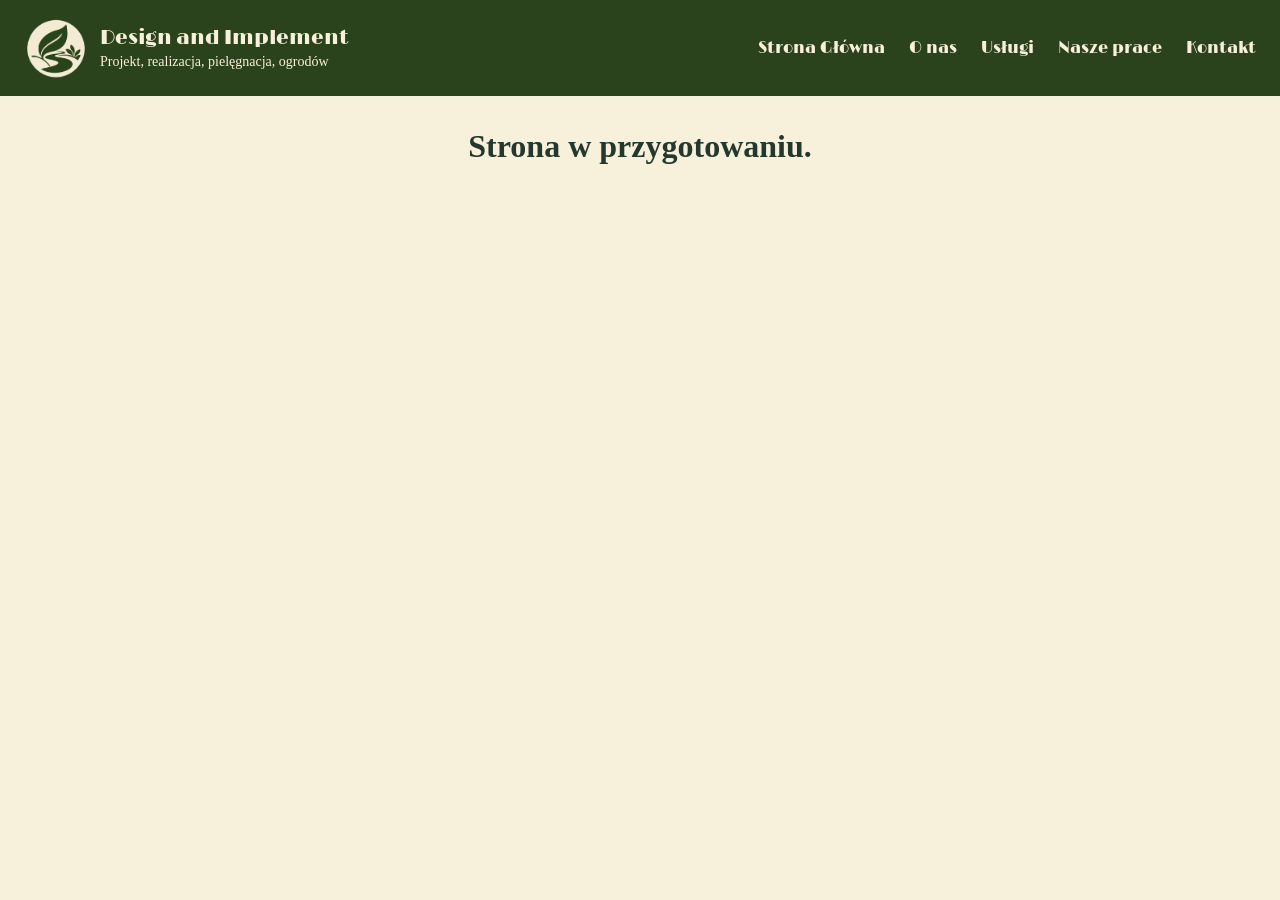
==== pages/about.html @ 659a82be "basic navigation" ====
<!DOCTYPE html>
<html lang="en">
<head>
    <meta charset="UTF-8">
    <meta name="viewport" content="width=device-width, initial-scale=1.0">
    <link rel="stylesheet" href="../styles.css?v=6">
    <title>Document</title>
</head>
<body>

    <header class="navigation">
        <a class="brand" href="index.html">
            <img src="../assets/garden-logo-green-circle.png" alt="" width="64">

            <div class="brand-text">
                <span class="brand-name">Design and Implement</span>
                <span class="brand-description">Projekt, realizacja, pielęgnacja, ogrodów</span>
            </div>
        </a>

        <nav class="navigation-links" aria-label="Menu główne">
            <a href="../index.html">Strona Główna</a>
            <a href="about.html">O nas</a>
            <a href="services.html">Usługi</a>
            <a href="portfolio.html">Nasze prace</a>
            <a href="contact.html">Kontakt</a>
        </nav>
    </header>
    
    <main class="hero">
        <h1 class="construction">Strona w przygotowaniu.</h1>
    </main>

</body>
</html>
---- styles.css ----
@import url('https://fonts.googleapis.com/css2?family=Limelight&display=swap');

* {
    box-sizing: border-box;
}

body {
    margin: 0;
    background-color: #f7f0db;
    color: #24382E;
}

/* Navigation */

.navigation {
    display: flex;
    align-items: center;
    flex-wrap: wrap;
    gap: 24px;
    padding: 16px 24px;
    margin-bottom: 24px;
    background-color: #2b431d;
    color: #f7f0db;
    /* color: #F7F5EF*/
    /* color: #f1fbd8*/
}

.quote-button {
    font-family: inherit;
    border-radius: 5px;
    margin-top: 20px;
    border: none;
    background-color: #f7f0db;
    color: #2b431d;
    padding: 9px 16px;
    cursor: pointer;
    font-weight: 700;
    font-size: 30px;
}

.brand {
    display: flex;
    align-items: center;
    gap: 12px;
    color: inherit;
    text-decoration: none;
}

.brand img {
    display: block;
}

.brand-text {
    display: flex;
    flex-direction: column;
    gap: 4px;
}

.brand-name {
    font-family: "Limelight", serif;
    font-size: 20px;
}

.brand-description {
    font-size: 14px;
}

.navigation-links {
    display: flex;
    align-items: center;
    flex-wrap: wrap;
    gap: 24px;
    margin-left: auto;
}

.navigation-links a {
    color: inherit;
    font-family: "Limelight", serif;
    text-decoration: none;
}

.navigation-links a:hover,
.navigation-links a:focus-visible {
    text-decoration: underline;
    text-underline-offset: 5px;
}

/* Garden banner */

.hero {
    text-align: center;
}

.garden {
    position: relative;
}

.garden-banner {
    display: block;
    width: 100%;
    height: auto;
}

.garden-overlay {
    position: absolute;
    inset: 0;
    display: flex;
    flex-direction: column;
    align-items: center;
    justify-content: center;
    padding: 16px;
    background-color: rgba(0, 0, 0, 0.3);
    color: #f7f0db;
}

.garden-overlay h1 {
    margin: 0 0 12px;
    font-size: clamp(24px, 4vw, 64px);
}

.garden-overlay p {
    margin: 0;
    font-size: clamp(14px, 2vw, 24px);
}

.construction {
    margin: 32px 16px;
}

/* Smaller screens */

@media (max-width: 800px) {
    .navigation {
        justify-content: center;
    }

    .navigation-links {
        justify-content: center;
        gap: 16px;
        margin-left: 0;
    }

    .garden-overlay h1 {
        margin-bottom: 6px;
    }
}
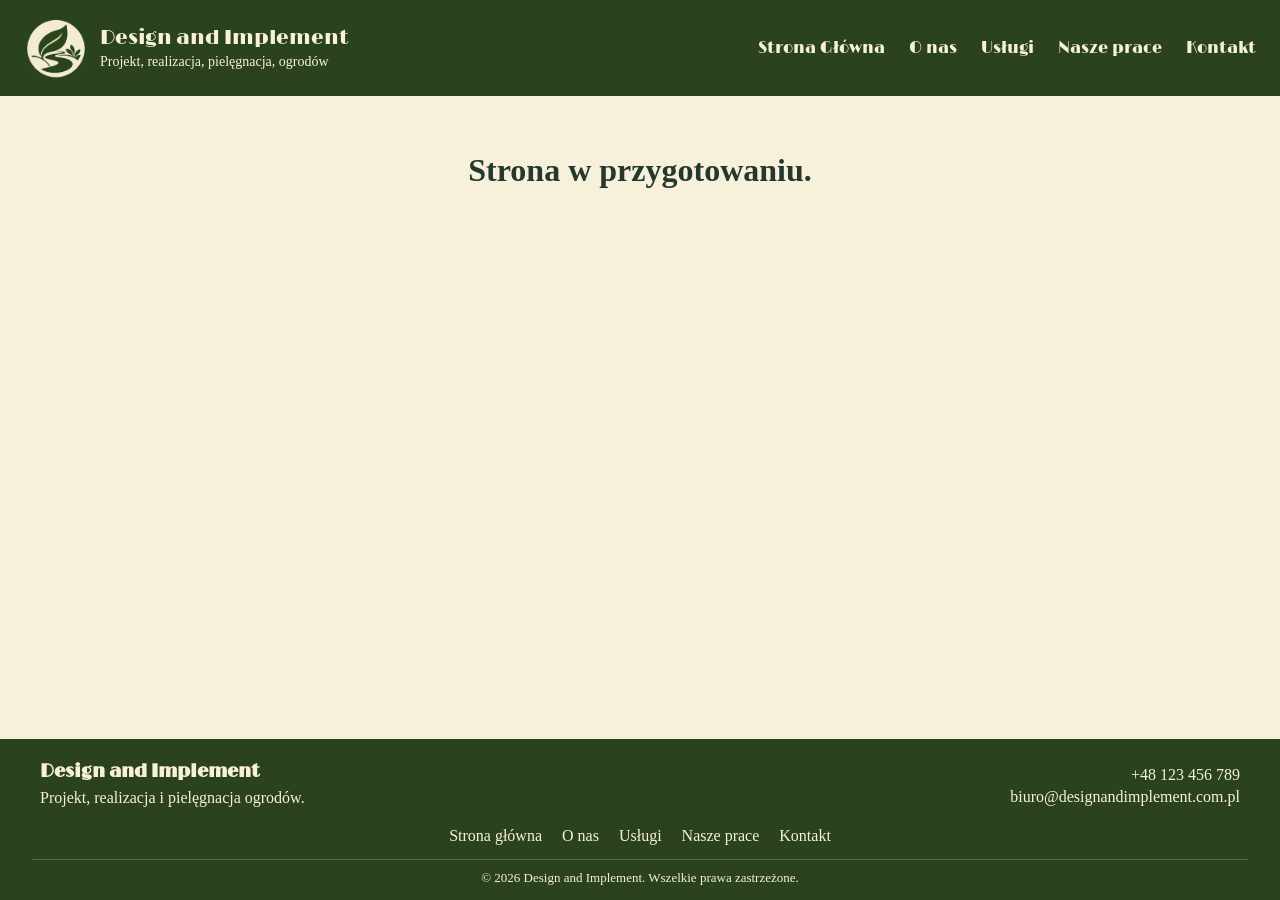
==== commit 67359a26: "Form filling logic almost done" ====
--- a/pages/about.html
+++ b/pages/about.html
@@ -31,5 +31,31 @@
         <h1 class="construction">Strona w przygotowaniu.</h1>
     </main>
 
+
+    <footer class="footer">
+        <div class="footer-main">
+            <div class="footer-left">
+                <h3>Design and Implement</h3>
+                <p>Projekt, realizacja i pielęgnacja ogrodów.</p>
+            </div>
+
+            <div class="footer-right">
+                <p>+48 123 456 789</p>
+                <p>biuro@designandimplement.com.pl</p>
+            </div>
+        </div>
+
+        <div class="footer-links">
+            <a href="../index.html">Strona główna</a>
+            <a href="/pages/about.html">O nas</a>
+            <a href="/pages/services.html">Usługi</a>
+            <a href="/pages/portfolio.html">Nasze prace</a>
+            <a href="/pages/contact.html">Kontakt</a>
+        </div>
+
+        <div class="footer-bottom">
+            &copy; 2026 Design and Implement. Wszelkie prawa zastrzeżone.
+        </div>
+    </footer>
 </body>
 </html>
--- a/styles.css
+++ b/styles.css
@@ -6,6 +6,11 @@
 
 body {
     margin: 0;
+    min-height: 100vh;
+
+    display: flex;
+    flex-direction: column;
+
     background-color: #f7f0db;
     color: #24382E;
 }
@@ -21,8 +26,8 @@
     margin-bottom: 24px;
     background-color: #2b431d;
     color: #f7f0db;
-    /* color: #F7F5EF*/
-    /* color: #f1fbd8*/
+    /* color: #F7F5EF */
+    /* color: #f1fbd8 */
 }
 
 .quote-button {
@@ -36,6 +41,9 @@
     cursor: pointer;
     font-weight: 700;
     font-size: 30px;
+
+    max-width: 100%;
+    flex-shrink: 0;
 }
 
 .brand {
@@ -89,28 +97,52 @@
 
 .hero {
     text-align: center;
+    margin-bottom: 120px;
 }
 
 .garden {
     position: relative;
+
+    /*
+        Prevents the banner from becoming too short
+        for the form on narrower screens.
+    */
+    min-height: 360px;
+
+    overflow: hidden;
 }
 
 .garden-banner {
     display: block;
     width: 100%;
-    height: auto;
+
+    /*
+        The image now fills the garden container
+        instead of controlling its height.
+    */
+    height: clamp(360px, 42vw, 620px);
+
+    object-fit: cover;
 }
 
 .garden-overlay {
     position: absolute;
     inset: 0;
+
     display: flex;
     flex-direction: column;
     align-items: center;
     justify-content: center;
+
     padding: 16px;
+
     background-color: rgba(0, 0, 0, 0.3);
     color: #f7f0db;
+
+    /*
+        Safety in case something is still too large.
+    */
+    overflow: hidden;
 }
 
 .garden-overlay h1 {
@@ -123,8 +155,144 @@
     font-size: clamp(14px, 2vw, 24px);
 }
 
+.garden-overlay form {
+    display: flex;
+    flex-direction: column;
+    gap: 10px;
+
+    width: min(85%, 380px);
+
+    /*
+        Important: the form can never be wider
+        or taller than the overlay.
+    */
+    max-width: 100%;
+    max-height: calc(100% - 32px);
+
+    padding: clamp(12px, 2vw, 20px);
+
+    background-color: rgba(247, 240, 219, 0.682);
+    border-radius: 14px;
+
+    color: #2b431d;
+
+    overflow: hidden;
+}
+
+.garden-overlay input,
+.garden-overlay textarea {
+    width: 100%;
+    min-width: 0;
+
+    padding: 14px 16px;
+
+    border: none;
+    border-radius: 10px;
+
+    background-color: #f7f0db;
+    color: #2b431d;
+
+    font: inherit;
+    font-size: 16px;
+
+    outline: none;
+
+    /*
+        Reduced from 60px so the fields can shrink
+        when the banner is smaller.
+    */
+    min-height: 48px;
+    max-height: 100px;
+
+    resize: none;
+
+    flex-shrink: 1;
+}
+
+.garden-overlay input::placeholder,
+.garden-overlay textarea::placeholder {
+    color: #5f6f57;
+}
+
+.garden-overlay input:focus,
+.garden-overlay textarea:focus {
+    outline: 2px solid #2b431d;
+    outline-offset: 2px;
+}
+
+.garden-overlay textarea {
+    min-height: 80px;
+
+    /*
+        Keep textarea from being manually resized
+        outside of the form.
+    */
+    resize: none;
+}
+
 .construction {
     margin: 32px 16px;
+}
+
+/* Footer */
+
+.footer {
+    margin-top: auto;
+
+    background-color: #2b431d;
+    color: #f7f0db;
+    padding: 22px 32px 14px;
+}
+
+.footer-main {
+    display: flex;
+    justify-content: space-between;
+    align-items: center;
+    gap: 30px;
+    max-width: 1200px;
+    margin: 0 auto;
+}
+
+.footer-left h3 {
+    margin: 0 0 6px;
+    font-family: "Limelight", serif;
+    font-size: 18px;
+}
+
+.footer-left p,
+.footer-right p {
+    margin: 4px 0;
+}
+
+.footer-right {
+    text-align: right;
+}
+
+.footer-links {
+    display: flex;
+    justify-content: center;
+    flex-wrap: wrap;
+    gap: 20px;
+    margin-top: 16px;
+}
+
+.footer-links a {
+    color: #f7f0db;
+    text-decoration: none;
+}
+
+.footer-links a:hover,
+.footer-links a:focus-visible {
+    text-decoration: underline;
+    text-underline-offset: 4px;
+}
+
+.footer-bottom {
+    margin-top: 14px;
+    padding-top: 10px;
+    border-top: 1px solid rgba(247, 240, 219, 0.2);
+    text-align: center;
+    font-size: 13px;
 }
 
 /* Smaller screens */
@@ -143,4 +311,71 @@
     .garden-overlay h1 {
         margin-bottom: 6px;
     }
-}
+
+    .garden {
+        min-height: 400px;
+    }
+
+    .garden-banner {
+        height: 400px;
+    }
+
+    .garden-overlay form {
+        width: min(92%, 360px);
+
+        padding: 12px;
+        gap: 8px;
+    }
+
+    .garden-overlay input,
+    .garden-overlay textarea {
+        padding: 10px 12px;
+        min-height: 42px;
+    }
+
+    .garden-overlay textarea {
+        min-height: 70px;
+    }
+
+    .quote-button {
+        font-size: clamp(20px, 6vw, 30px);
+        margin-top: 10px;
+        padding: 9px 16px;
+    }
+}
+
+@media (max-width: 450px) {
+    .garden {
+        min-height: 380px;
+    }
+
+    .garden-banner {
+        height: 380px;
+    }
+
+    .garden-overlay {
+        padding: 10px;
+    }
+
+    .garden-overlay form {
+        width: 95%;
+        padding: 10px;
+        gap: 7px;
+    }
+
+    .garden-overlay input,
+    .garden-overlay textarea {
+        min-height: 40px;
+        padding: 9px 11px;
+        font-size: 14px;
+    }
+
+    .garden-overlay textarea {
+        min-height: 60px;
+    }
+
+    .quote-button {
+        margin-top: 6px;
+        font-size: 22px;
+    }
+}
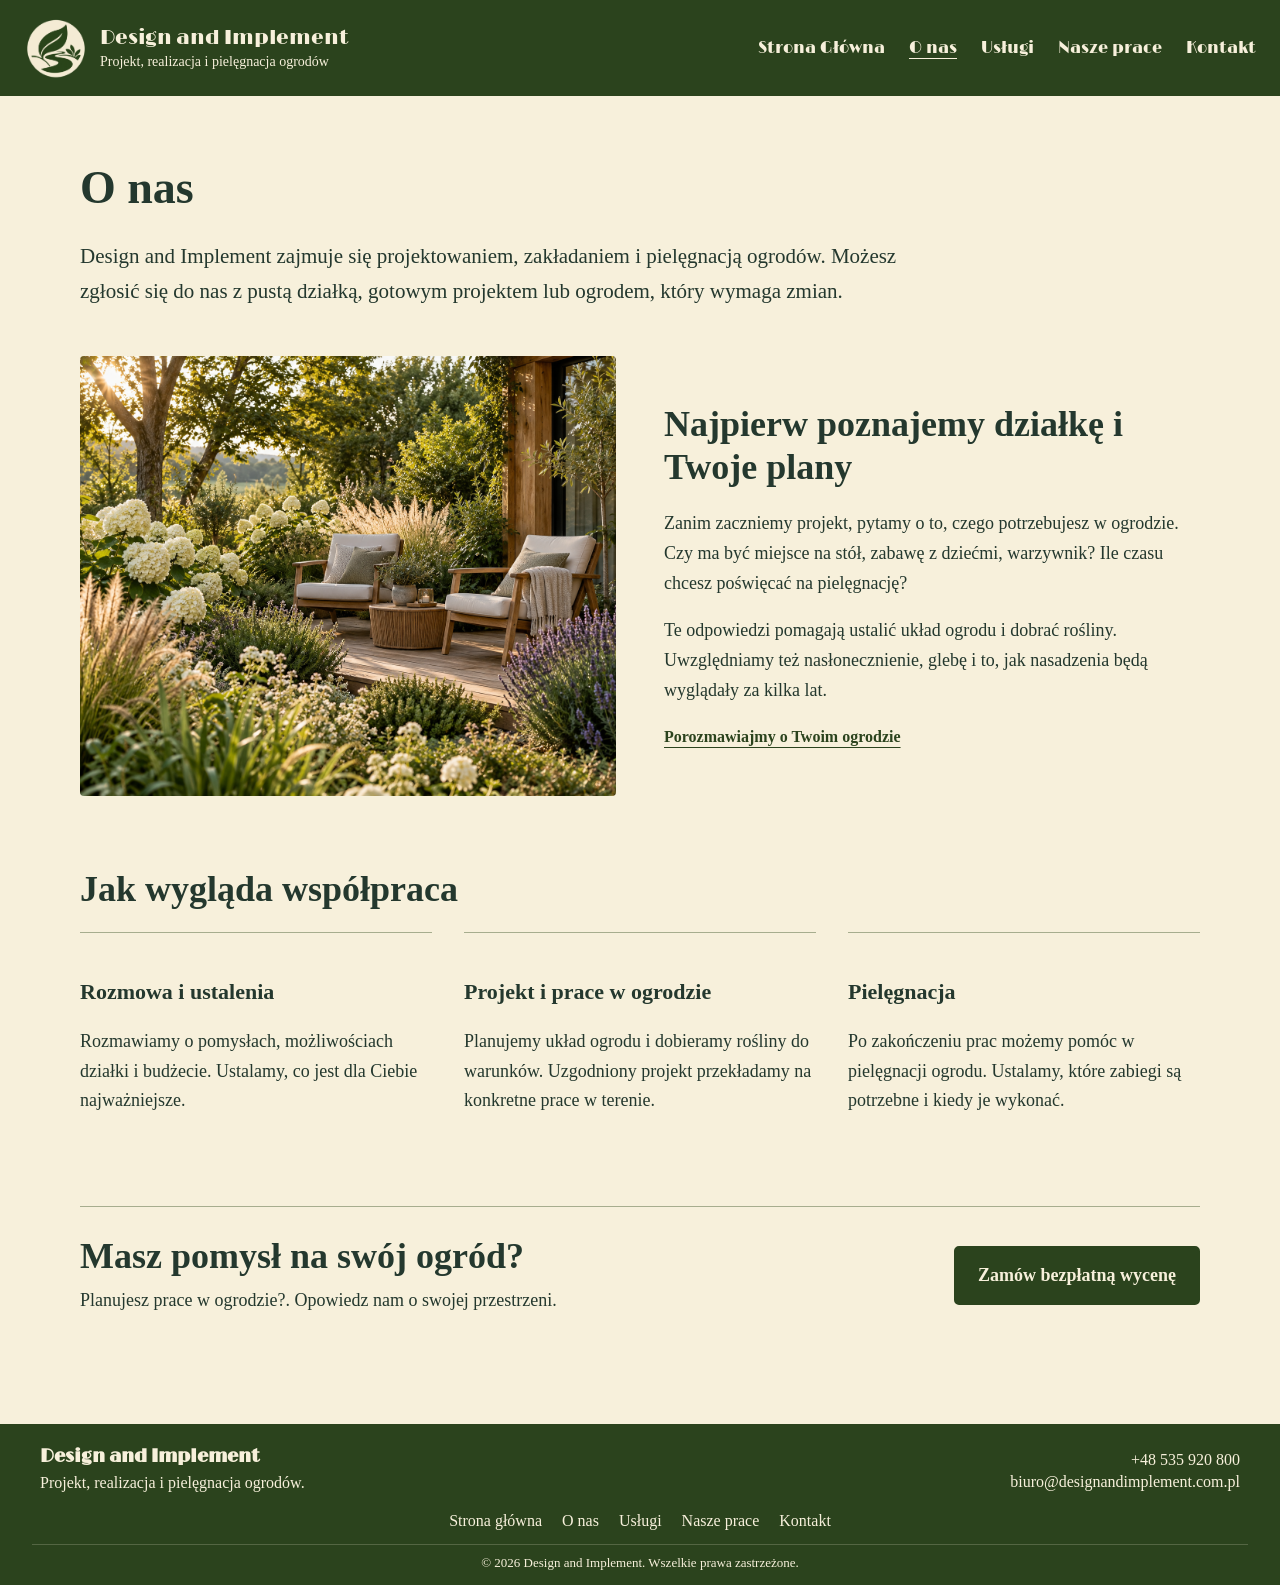
==== commit 24a1236d: "Website improvements" ====
--- a/pages/about.html
+++ b/pages/about.html
@@ -1,34 +1,80 @@
 <!DOCTYPE html>
-<html lang="en">
+<html lang="pl">
 <head>
     <meta charset="UTF-8">
     <meta name="viewport" content="width=device-width, initial-scale=1.0">
-    <link rel="stylesheet" href="../styles.css?v=6">
-    <title>Document</title>
+    <link rel="stylesheet" href="../styles.css?v=11">
+    <meta name="description" content="Poznaj Design and Implement. Projektowanie, realizacja i pielęgnacja ogrodów dopasowanych do Twoich potrzeb.">
+    <title>O nas | Design and Implement</title>
 </head>
 <body>
 
     <header class="navigation">
-        <a class="brand" href="index.html">
+        <a class="brand" href="../index.html">
             <img src="../assets/garden-logo-green-circle.png" alt="" width="64">
 
             <div class="brand-text">
                 <span class="brand-name">Design and Implement</span>
-                <span class="brand-description">Projekt, realizacja, pielęgnacja, ogrodów</span>
+                <span class="brand-description">Projekt, realizacja i pielęgnacja ogrodów</span>
             </div>
         </a>
 
         <nav class="navigation-links" aria-label="Menu główne">
             <a href="../index.html">Strona Główna</a>
-            <a href="about.html">O nas</a>
+            <a href="about.html" aria-current="page">O nas</a>
             <a href="services.html">Usługi</a>
             <a href="portfolio.html">Nasze prace</a>
             <a href="contact.html">Kontakt</a>
         </nav>
     </header>
     
-    <main class="hero">
-        <h1 class="construction">Strona w przygotowaniu.</h1>
+    <main class="content-page">
+        <section class="page-intro" aria-labelledby="page-title">
+
+            <h1 id="page-title">O nas</h1>
+            <p class="page-lead">Design and Implement zajmuje się projektowaniem, zakładaniem i pielęgnacją ogrodów. Możesz zgłosić się do nas z pustą działką, gotowym projektem lub ogrodem, który wymaga zmian.</p>
+        </section>
+
+        <section class="about-story" aria-labelledby="approach-title">
+            <img src="../assets/about-garden.png" alt="Drewniany taras z fotelami wśród hortensji, lawendy i traw ozdobnych" width="1385" height="1136">
+            <div>
+
+                <h2 id="approach-title">Najpierw poznajemy działkę i Twoje plany</h2>
+                <p>Zanim zaczniemy projekt, pytamy o to, czego potrzebujesz w ogrodzie. Czy ma być miejsce na stół, zabawę z dziećmi, warzywnik? Ile czasu chcesz poświęcać na pielęgnację?</p>
+                <p>Te odpowiedzi pomagają ustalić układ ogrodu i dobrać rośliny. Uwzględniamy też nasłonecznienie, glebę i to, jak nasadzenia będą wyglądały za kilka lat.</p>
+                <a class="text-link" href="contact.html">Porozmawiajmy o Twoim ogrodzie</a>
+            </div>
+        </section>
+
+        <section class="page-section" aria-labelledby="process-title">
+
+            <h2 id="process-title">Jak wygląda współpraca</h2>
+            <ol class="process-grid">
+                <li>
+
+                    <h3>Rozmowa i ustalenia</h3>
+                    <p>Rozmawiamy o pomysłach, możliwościach działki i budżecie. Ustalamy, co jest dla Ciebie najważniejsze.</p>
+                </li>
+                <li>
+
+                    <h3>Projekt i prace w ogrodzie</h3>
+                    <p>Planujemy układ ogrodu i dobieramy rośliny do warunków. Uzgodniony projekt przekładamy na konkretne prace w terenie.</p>
+                </li>
+                <li>
+
+                    <h3>Pielęgnacja</h3>
+                    <p>Po zakończeniu prac możemy pomóc w pielęgnacji ogrodu. Ustalamy, które zabiegi są potrzebne i kiedy je wykonać.</p>
+                </li>
+            </ol>
+        </section>
+
+        <section class="page-cta" aria-labelledby="cta-title">
+            <div>
+                <h2 id="cta-title">Masz pomysł na swój ogród?</h2>
+                <p>Planujesz prace w ogrodzie?. Opowiedz nam o swojej przestrzeni.</p>
+            </div>
+            <a class="page-button" href="quote.html">Zamów bezpłatną wycenę</a>
+        </section>
     </main>
 
 
@@ -40,17 +86,17 @@
             </div>
 
             <div class="footer-right">
-                <p>+48 123 456 789</p>
+                <p><a href="tel:+48535920800">+48 535 920 800</a></p>
                 <p>biuro@designandimplement.com.pl</p>
             </div>
         </div>
 
         <div class="footer-links">
             <a href="../index.html">Strona główna</a>
-            <a href="/pages/about.html">O nas</a>
-            <a href="/pages/services.html">Usługi</a>
-            <a href="/pages/portfolio.html">Nasze prace</a>
-            <a href="/pages/contact.html">Kontakt</a>
+            <a href="about.html">O nas</a>
+            <a href="services.html">Usługi</a>
+            <a href="portfolio.html">Nasze prace</a>
+            <a href="contact.html">Kontakt</a>
         </div>
 
         <div class="footer-bottom">
@@ -58,4 +104,4 @@
         </div>
     </footer>
 </body>
-</html>+</html>
--- a/styles.css
+++ b/styles.css
@@ -378,4 +378,412 @@
         margin-top: 6px;
         font-size: 22px;
     }
-}+}
+/* About and contact pages */
+.content-page {
+    width: min(1120px, calc(100% - 40px));
+    margin: 0 auto 80px;
+    line-height: 1.65;
+}
+
+.content-page h1,
+.content-page h2,
+.content-page h3 {
+    line-height: 1.2;
+}
+
+.content-page h1 {
+    margin: 12px 0 24px;
+    font-size: clamp(32px, 4vw, 46px);
+    text-wrap: balance;
+}
+
+.content-page h2 {
+    margin: 0 0 20px;
+    font-size: clamp(26px, 3vw, 36px);
+}
+
+.content-page h3 {
+    font-size: 22px;
+}
+
+.content-page p {
+    font-size: 18px;
+}
+
+.page-intro {
+    max-width: 820px;
+    margin: 40px 0 48px;
+    text-align: left;
+}
+
+.content-page .eyebrow {
+    margin: 0 0 12px;
+    font-size: 13px;
+    font-family: Arial, sans-serif;
+    font-weight: 700;
+    letter-spacing: 0.14em;
+    text-transform: uppercase;
+}
+
+.content-page .page-lead {
+    font-size: 21px;
+}
+
+.about-story {
+    display: grid;
+    grid-template-columns: repeat(2, minmax(0, 1fr));
+    align-items: center;
+    gap: 48px;
+}
+
+.about-story img {
+    display: block;
+    width: 100%;
+    height: 440px;
+    object-fit: cover;
+    border-radius: 4px;
+}
+
+.text-link,
+.contact-method a {
+    color: #2b431d;
+    font-weight: 700;
+    text-underline-offset: 5px;
+}
+
+.page-section {
+    margin: 72px 0;
+}
+
+.process-grid {
+    display: grid;
+    grid-template-columns: repeat(3, minmax(0, 1fr));
+    gap: 32px;
+    padding: 0;
+    list-style: none;
+}
+
+.process-grid li {
+    border-top: 1px solid #a7ad8e;
+    padding-top: 24px;
+}
+
+.step-number {
+    font-size: 32px;
+    color: #55683b;
+}
+
+.page-cta {
+    display: flex;
+    align-items: center;
+    justify-content: space-between;
+    flex-wrap: wrap;
+    gap: 24px;
+    margin-top: 64px;
+    padding: 28px 0;
+    border-top: 1px solid #a7ad8e;
+}
+
+.page-cta h2 {
+    margin-bottom: 8px;
+}
+
+.page-cta p {
+    margin: 0;
+}
+
+.page-button {
+    display: inline-block;
+    padding: 13px 22px;
+    border: 2px solid #2b431d;
+    border-radius: 5px;
+    background: #2b431d;
+    color: #f7f0db;
+    font-size: 18px;
+    font-weight: 700;
+    text-decoration: none;
+    text-align: center;
+}
+
+.page-button:hover {
+    background: #405b2f;
+}
+
+.content-page a:focus-visible {
+    outline: 3px solid #55683b;
+    outline-offset: 5px;
+}
+
+.navigation-links a[aria-current="page"] {
+    text-decoration: underline;
+    text-underline-offset: 5px;
+}
+
+.contact-single {
+    max-width: 680px;
+    margin: 0;
+}
+
+.contact-details address {
+    font-style: normal;
+}
+
+.contact-method {
+    padding: 20px 0;
+    border-bottom: 1px solid #c3c6aa;
+}
+
+.contact-method h3 {
+    margin: 0 0 10px;
+}
+
+.contact-method a {
+    font-size: clamp(18px, 2vw, 23px);
+    overflow-wrap: anywhere;
+}
+
+.contact-method p {
+    margin: 10px 0 0;
+}
+
+@media (max-width: 800px) {
+    .about-story,
+    .process-grid {
+        grid-template-columns: 1fr;
+        gap: 28px;
+    }
+
+    .page-intro {
+        margin: 24px auto 36px;
+    }
+
+    .about-story img {
+        height: 320px;
+    }
+
+    .page-section {
+        margin: 48px 0;
+    }
+
+    .page-cta {
+        padding: 24px 0;
+    }
+
+    .footer-main {
+        flex-wrap: wrap;
+    }
+
+    .footer-right {
+        text-align: left;
+        overflow-wrap: anywhere;
+        min-width: 0;
+    }
+}
+
+/* Quote form: let the banner grow with its content. */
+.quote-page .garden {
+    min-height: 0;
+}
+
+.quote-page .garden-banner {
+    position: absolute;
+    inset: 0;
+    height: 100%;
+}
+
+.quote-page .garden-overlay {
+    position: relative;
+    padding: 48px 20px;
+    overflow: visible;
+}
+
+.quote-page .quote-form {
+    width: min(100%, 460px);
+    max-height: none;
+    padding: clamp(22px, 4vw, 36px);
+    gap: 18px;
+    overflow: visible;
+    background: rgba(253, 248, 233, 0.96);
+    border: 1px solid rgba(247, 240, 219, 0.7);
+    border-radius: 6px;
+}
+
+.quote-form-heading {
+    text-align: center;
+    padding-bottom: 18px;
+    border-bottom: 1px solid #c3c6aa;
+}
+
+.quote-eyebrow {
+    display: block;
+    font: 700 11px/1.5 Arial, sans-serif;
+    text-transform: uppercase;
+    letter-spacing: 0.13em;
+    margin-bottom: 10px;
+}
+
+.quote-page .quote-form h1 {
+    font-size: clamp(27px, 5vw, 34px);
+    line-height: 1.15;
+    margin: 0 0 12px;
+    text-wrap: balance;
+}
+
+.quote-page .quote-form p {
+    font-size: 16px;
+    line-height: 1.5;
+}
+
+.quote-field label {
+    display: block;
+    margin-bottom: 6px;
+    font-weight: 700;
+    line-height: 1.4;
+}
+
+.quote-field label span {
+    font-size: 13px;
+    font-weight: 400;
+}
+
+.quote-page .quote-field input {
+    background: #fffdf6;
+    border: 1px solid #b9c0a7;
+    border-radius: 6px;
+    font-size: 16px;
+    padding: 12px;
+    min-height: 46px;
+}
+
+.quote-page .quote-button {
+    margin: 4px 0 0;
+    padding: 14px;
+    background: #2b431d;
+    color: #f7f0db;
+    font-size: 20px;
+    line-height: 1.3;
+}
+
+.quote-page .quote-button:hover {
+    background: #405b2f;
+}
+
+.quote-page .quote-button:focus-visible {
+    outline: 3px solid #55683b;
+    outline-offset: 4px;
+}
+
+.quote-page .quote-form .quote-form-note {
+    font-size: 13px;
+    text-align: center;
+}
+
+.quote-next {
+    margin-top: 56px;
+}
+
+.quote-next-intro {
+    max-width: 680px;
+}
+
+.quote-next .process-grid {
+    margin: 32px 0;
+}
+
+/* Homepage */
+.home-quote-link {
+    text-decoration: none;
+    text-align: center;
+}
+
+.home-quote-link:hover {
+    background: #e7e6cf;
+}
+
+.home-quote-link:focus-visible {
+    outline: 3px solid #f7f0db;
+    outline-offset: 5px;
+}
+
+.home-intro {
+    margin-top: 64px;
+}
+
+.home-services {
+    display: grid;
+    grid-template-columns: repeat(3, minmax(0, 1fr));
+    gap: 24px;
+    margin-top: 32px;
+}
+
+.home-services article {
+    display: flex;
+    flex-direction: column;
+    padding: 20px 0;
+    border-top: 1px solid #a7ad8e;
+}
+
+.home-services h3 {
+    margin: 16px 0 0;
+}
+
+.home-services .service-detail {
+    margin: auto 0 0;
+    padding-top: 18px;
+    border-top: 1px solid #c3c6aa;
+    font-size: 14px;
+    color: #55683b;
+}
+
+.home-planning {
+    display: grid;
+    grid-template-columns: repeat(2, minmax(0, 1fr));
+    gap: 56px;
+    align-items: center;
+}
+
+.home-priorities {
+    list-style: none;
+    padding: 0;
+    margin: 0;
+}
+
+.home-priorities li {
+    padding: 20px 0 20px 24px;
+    border-left: 3px solid #a7ad8e;
+}
+
+.home-priorities li + li {
+    margin-top: 16px;
+}
+
+.home-priorities h3 {
+    margin: 0 0 8px;
+}
+
+.home-priorities p {
+    margin: 0;
+}
+
+@media (max-width: 800px) {
+    .home-services,
+    .home-planning {
+        grid-template-columns: 1fr;
+        gap: 24px;
+    }
+
+    .home-intro {
+        margin-top: 40px;
+    }
+}
+
+.footer-right a {
+    color: inherit;
+    text-decoration: none;
+}
+
+.footer-right a:hover,
+.footer-right a:focus-visible {
+    text-decoration: underline;
+}
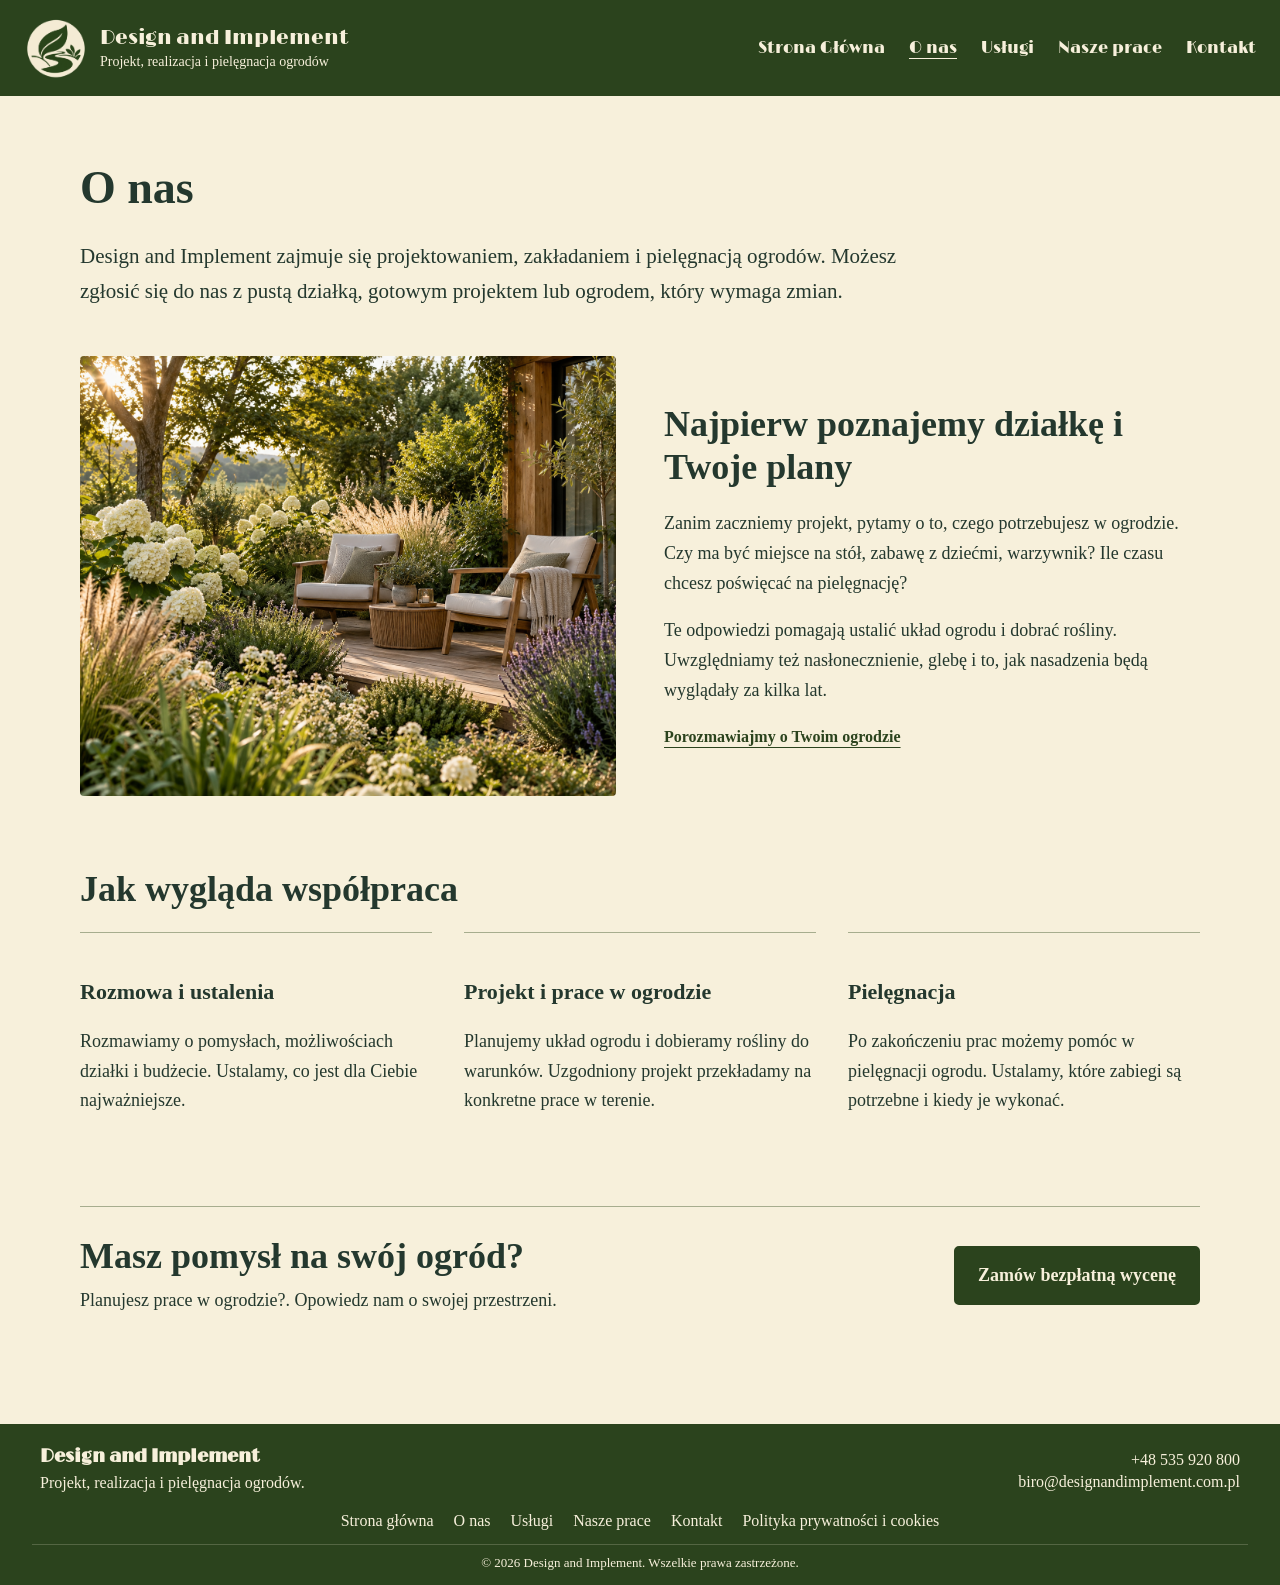
==== commit 9f3d5a57: "cookies, policy, mail" ====
--- a/pages/about.html
+++ b/pages/about.html
@@ -3,9 +3,10 @@
 <head>
     <meta charset="UTF-8">
     <meta name="viewport" content="width=device-width, initial-scale=1.0">
-    <link rel="stylesheet" href="../styles.css?v=11">
+    <link rel="stylesheet" href="../styles.css?v=12">
     <meta name="description" content="Poznaj Design and Implement. Projektowanie, realizacja i pielęgnacja ogrodów dopasowanych do Twoich potrzeb.">
     <title>O nas | Design and Implement</title>
+    <script src="../scripts/quote.js?v=1" defer></script>
 </head>
 <body>
 
@@ -87,7 +88,7 @@
 
             <div class="footer-right">
                 <p><a href="tel:+48535920800">+48 535 920 800</a></p>
-                <p>biuro@designandimplement.com.pl</p>
+                <p>biro@designandimplement.com.pl</p>
             </div>
         </div>
 
@@ -97,6 +98,7 @@
             <a href="services.html">Usługi</a>
             <a href="portfolio.html">Nasze prace</a>
             <a href="contact.html">Kontakt</a>
+            <a href="policy.html">Polityka prywatności i cookies</a>
         </div>
 
         <div class="footer-bottom">
--- a/styles.css
+++ b/styles.css
@@ -787,3 +787,108 @@
 .footer-right a:focus-visible {
     text-decoration: underline;
 }
+
+/* Quote confirmation and policy */
+[hidden] {
+    display: none !important;
+}
+
+.quote-page .quote-form .quote-remember {
+    display: flex;
+    align-items: flex-start;
+    gap: 10px;
+    font: 14px/1.5 Arial, sans-serif;
+    cursor: pointer;
+}
+
+.quote-page .quote-form .quote-remember input {
+    width: 18px;
+    height: 18px;
+    min-height: 18px;
+    margin: 2px 0 0;
+    padding: 0;
+    flex-shrink: 0;
+    accent-color: #2b431d;
+}
+
+.quote-form-note a,
+.quote-notice a {
+    color: inherit;
+    text-underline-offset: 3px;
+}
+
+.quote-page .quote-button:disabled {
+    opacity: 0.75;
+    cursor: default;
+}
+
+#quote-status:empty {
+    display: none;
+}
+
+.quote-notice {
+    position: fixed;
+    right: 24px;
+    bottom: 24px;
+    z-index: 100;
+    width: min(360px, calc(100vw - 32px));
+    padding: 24px 44px 24px 24px;
+    border: 1px solid #b9c0a7;
+    border-left: 5px solid #2b431d;
+    border-radius: 10px;
+    background: #fffdf6;
+    color: #24382e;
+    box-shadow: 0 10px 36px rgba(25, 42, 20, 0.2);
+    font: 15px/1.5 Arial, sans-serif;
+    max-height: calc(100dvh - 32px);
+    overflow-y: auto;
+    overflow-wrap: anywhere;
+}
+
+.quote-notice strong {
+    font-size: 18px;
+}
+
+.quote-notice p {
+    margin: 10px 0;
+}
+
+.quote-notice-close {
+    position: absolute;
+    top: 4px;
+    right: 4px;
+    width: 40px;
+    height: 40px;
+    border: 0;
+    background: transparent;
+    color: inherit;
+    font-size: 28px;
+    cursor: pointer;
+}
+
+.quote-notice :focus-visible,
+.quote-remember input:focus-visible {
+    outline: 3px solid #55683b;
+    outline-offset: 3px;
+}
+
+.policy-page {
+    width: min(100%, 850px);
+    overflow-wrap: anywhere;
+}
+
+.policy-page section {
+    margin-bottom: 36px;
+}
+
+.policy-page li {
+    margin-bottom: 10px;
+    line-height: 1.65;
+}
+
+@media (max-width: 600px) {
+    .quote-notice {
+        right: 16px;
+        bottom: 16px;
+    }
+}
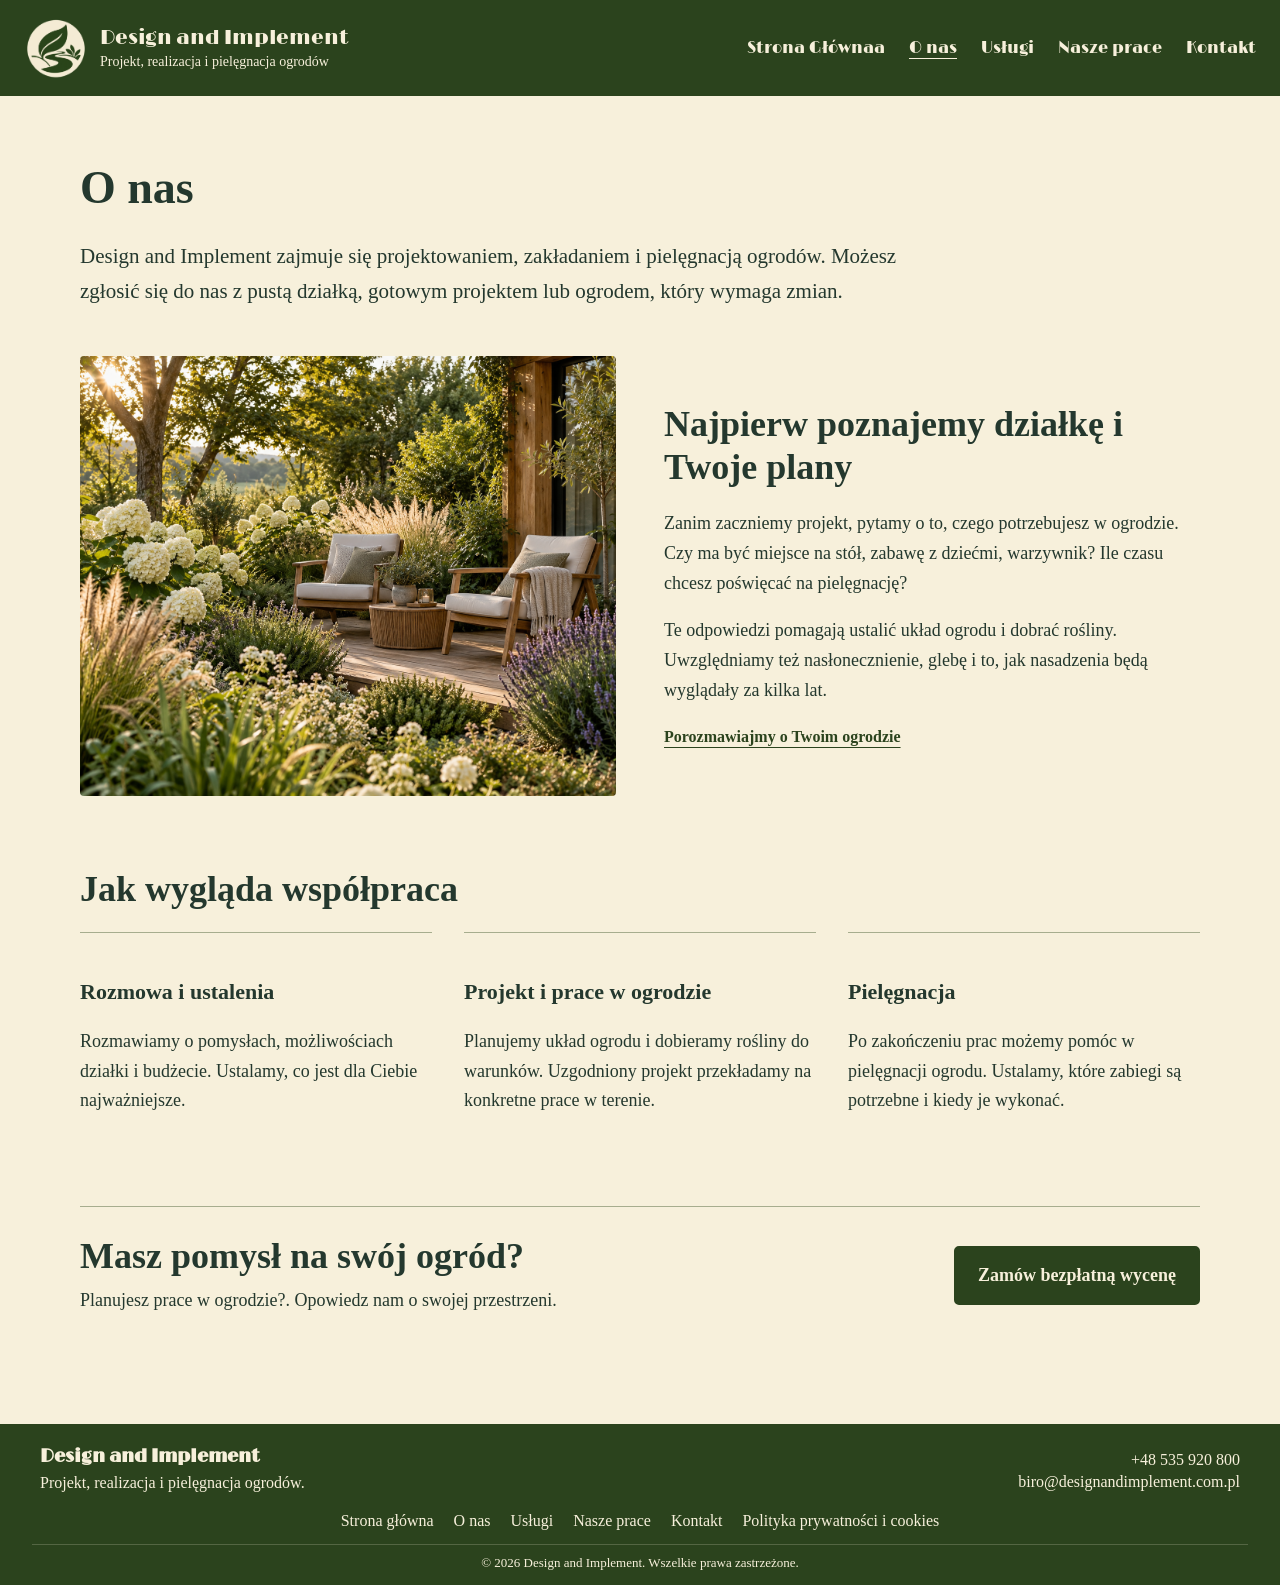
==== commit 71d7c126: "Update about.html test commit" ====
--- a/pages/about.html
+++ b/pages/about.html
@@ -21,7 +21,7 @@
         </a>
 
         <nav class="navigation-links" aria-label="Menu główne">
-            <a href="../index.html">Strona Główna</a>
+            <a href="../index.html">Strona Głównaa</a>
             <a href="about.html" aria-current="page">O nas</a>
             <a href="services.html">Usługi</a>
             <a href="portfolio.html">Nasze prace</a>
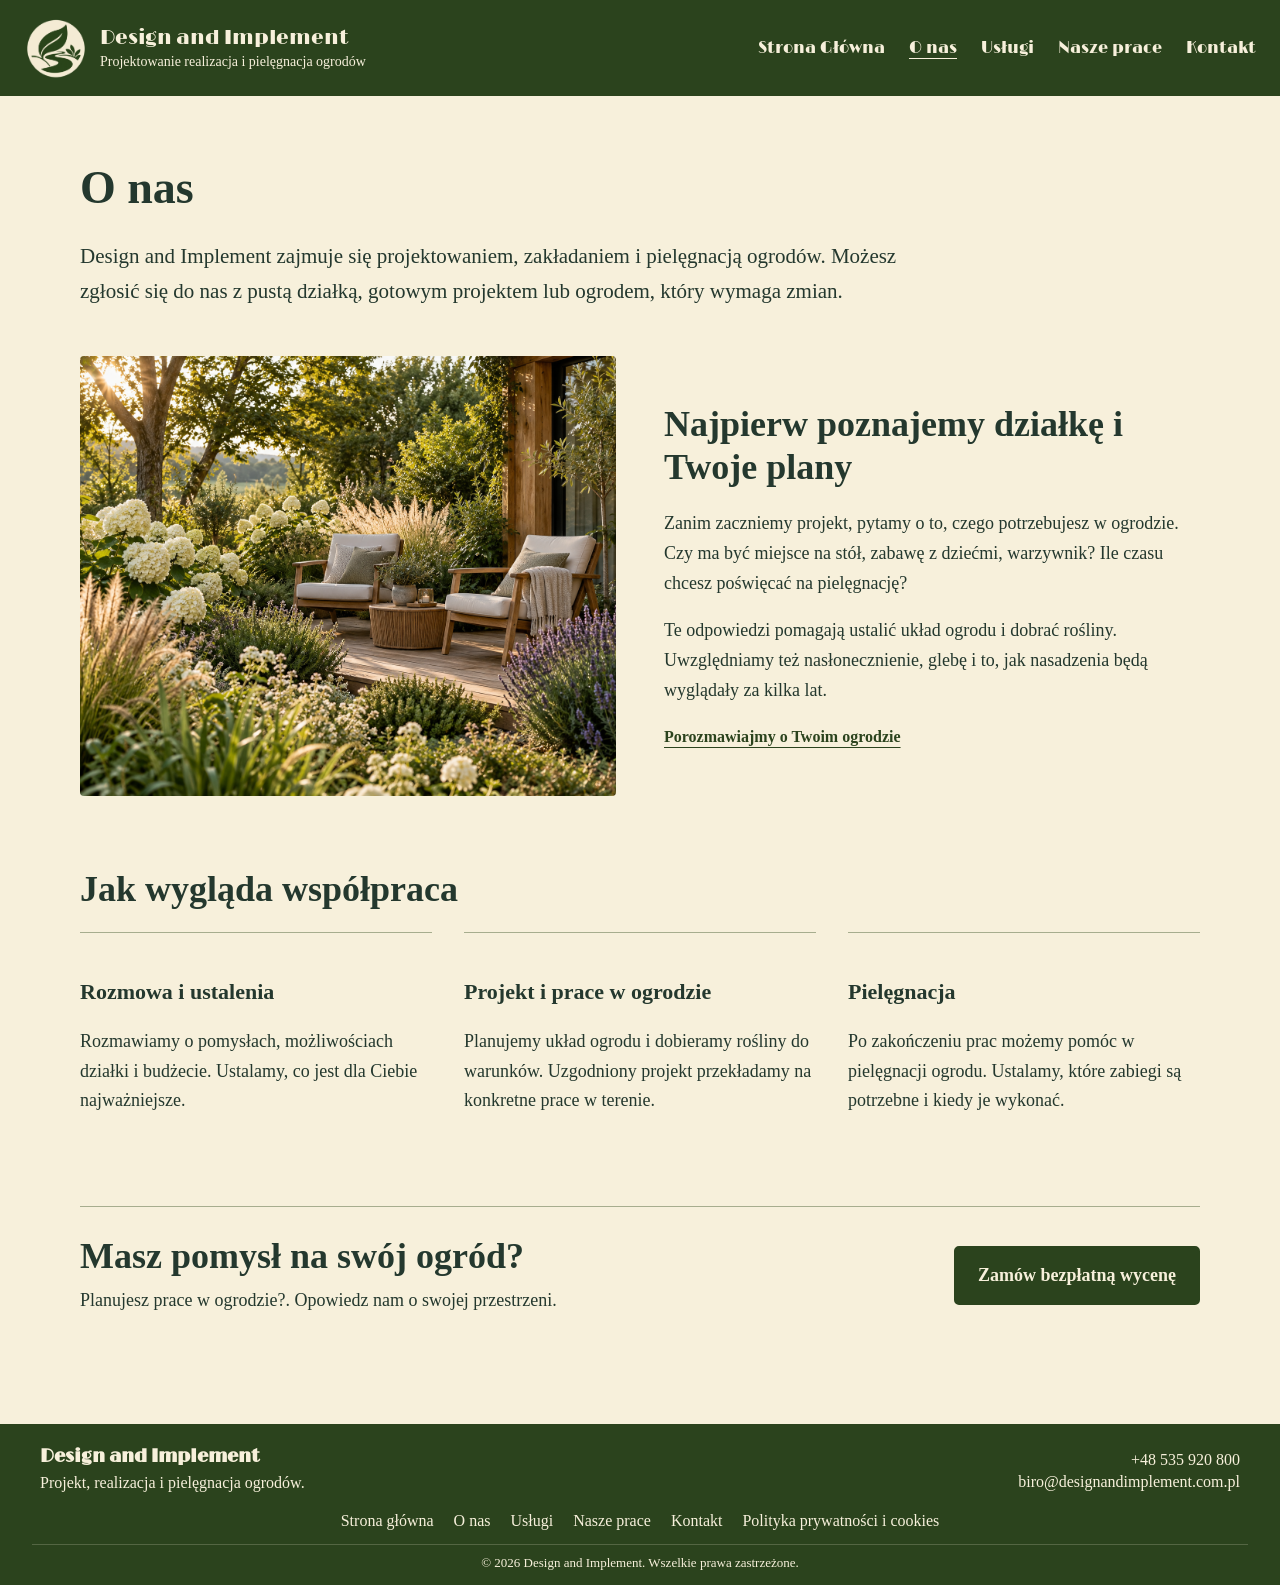
==== commit 832479e0: "Update about.html nagłówek" ====
--- a/pages/about.html
+++ b/pages/about.html
@@ -16,12 +16,12 @@
 
             <div class="brand-text">
                 <span class="brand-name">Design and Implement</span>
-                <span class="brand-description">Projekt, realizacja i pielęgnacja ogrodów</span>
+                <span class="brand-description">Projektowanie realizacja i pielęgnacja ogrodów</span>
             </div>
         </a>
 
         <nav class="navigation-links" aria-label="Menu główne">
-            <a href="../index.html">Strona Głównaa</a>
+            <a href="../index.html">Strona Główna</a>
             <a href="about.html" aria-current="page">O nas</a>
             <a href="services.html">Usługi</a>
             <a href="portfolio.html">Nasze prace</a>
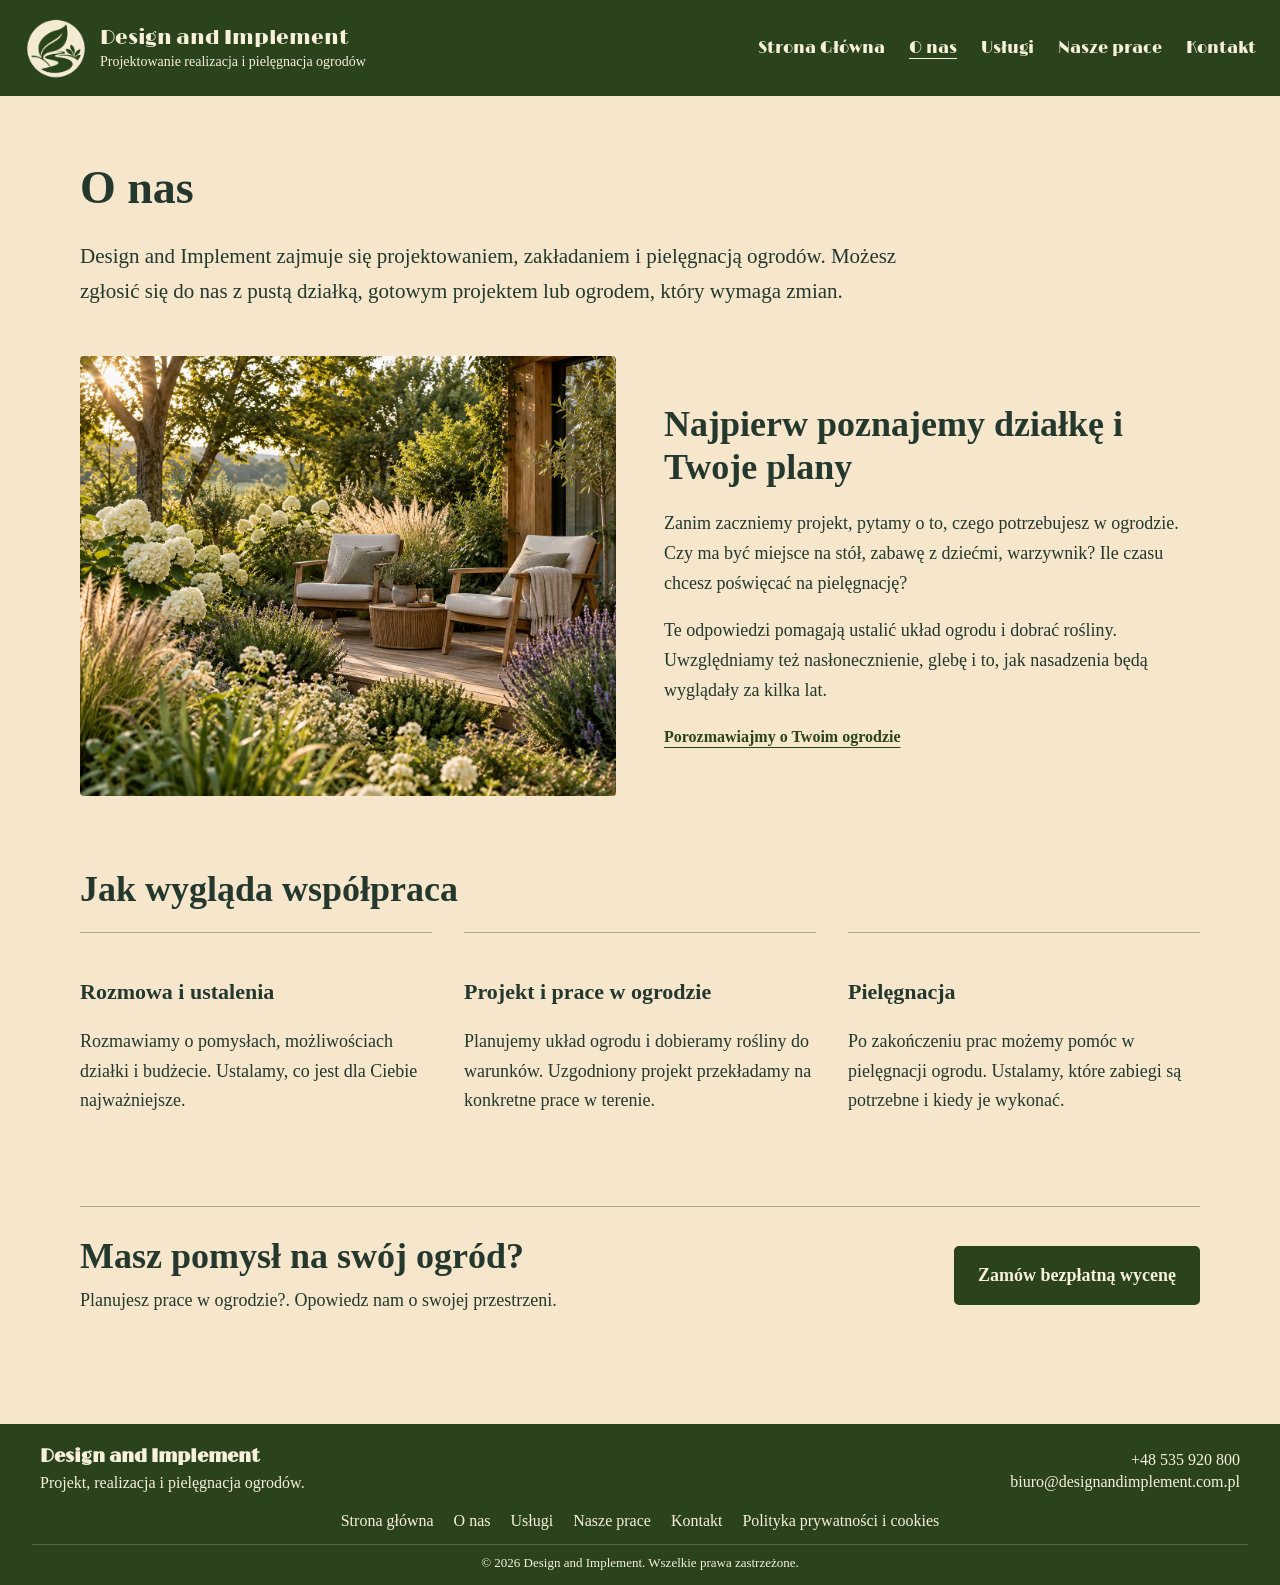
==== commit 1218963c: "Add scrolling garden background and update site styling" ====
--- a/pages/about.html
+++ b/pages/about.html
@@ -88,7 +88,7 @@
 
             <div class="footer-right">
                 <p><a href="tel:+48535920800">+48 535 920 800</a></p>
-                <p>biro@designandimplement.com.pl</p>
+                <p>biuro@designandimplement.com.pl</p>
             </div>
         </div>
 
--- a/styles.css
+++ b/styles.css
@@ -11,11 +11,9 @@
     display: flex;
     flex-direction: column;
 
-    background-color: #f7f0db;
+    background-color: #f5e6cc;
     color: #24382E;
 }
-
-/* Navigation */
 
 .navigation {
     display: flex;
@@ -26,8 +24,6 @@
     margin-bottom: 24px;
     background-color: #2b431d;
     color: #f7f0db;
-    /* color: #F7F5EF */
-    /* color: #f1fbd8 */
 }
 
 .quote-button {
@@ -93,8 +89,6 @@
     text-underline-offset: 5px;
 }
 
-/* Garden banner */
-
 .hero {
     text-align: center;
     margin-bottom: 120px;
@@ -102,46 +96,27 @@
 
 .garden {
     position: relative;
-
-    /*
-        Prevents the banner from becoming too short
-        for the form on narrower screens.
-    */
     min-height: 360px;
-
     overflow: hidden;
 }
 
 .garden-banner {
     display: block;
     width: 100%;
-
-    /*
-        The image now fills the garden container
-        instead of controlling its height.
-    */
     height: clamp(360px, 42vw, 620px);
-
     object-fit: cover;
 }
 
 .garden-overlay {
     position: absolute;
     inset: 0;
-
     display: flex;
     flex-direction: column;
     align-items: center;
     justify-content: center;
-
     padding: 16px;
-
     background-color: rgba(0, 0, 0, 0.3);
     color: #f7f0db;
-
-    /*
-        Safety in case something is still too large.
-    */
     overflow: hidden;
 }
 
@@ -159,23 +134,13 @@
     display: flex;
     flex-direction: column;
     gap: 10px;
-
     width: min(85%, 380px);
-
-    /*
-        Important: the form can never be wider
-        or taller than the overlay.
-    */
     max-width: 100%;
     max-height: calc(100% - 32px);
-
     padding: clamp(12px, 2vw, 20px);
-
     background-color: rgba(247, 240, 219, 0.682);
     border-radius: 14px;
-
     color: #2b431d;
-
     overflow: hidden;
 }
 
@@ -183,29 +148,17 @@
 .garden-overlay textarea {
     width: 100%;
     min-width: 0;
-
     padding: 14px 16px;
-
     border: none;
     border-radius: 10px;
-
     background-color: #f7f0db;
     color: #2b431d;
-
     font: inherit;
     font-size: 16px;
-
     outline: none;
-
-    /*
-        Reduced from 60px so the fields can shrink
-        when the banner is smaller.
-    */
     min-height: 48px;
     max-height: 100px;
-
     resize: none;
-
     flex-shrink: 1;
 }
 
@@ -222,11 +175,6 @@
 
 .garden-overlay textarea {
     min-height: 80px;
-
-    /*
-        Keep textarea from being manually resized
-        outside of the form.
-    */
     resize: none;
 }
 
@@ -234,11 +182,8 @@
     margin: 32px 16px;
 }
 
-/* Footer */
-
 .footer {
     margin-top: auto;
-
     background-color: #2b431d;
     color: #f7f0db;
     padding: 22px 32px 14px;
@@ -295,8 +240,6 @@
     font-size: 13px;
 }
 
-/* Smaller screens */
-
 @media (max-width: 800px) {
     .navigation {
         justify-content: center;
@@ -322,7 +265,6 @@
 
     .garden-overlay form {
         width: min(92%, 360px);
-
         padding: 12px;
         gap: 8px;
     }
@@ -379,7 +321,6 @@
         font-size: 22px;
     }
 }
-/* About and contact pages */
 .content-page {
     width: min(1120px, calc(100% - 40px));
     margin: 0 auto 80px;
@@ -581,7 +522,6 @@
     }
 }
 
-/* Quote form: let the banner grow with its content. */
 .quote-page .garden {
     min-height: 0;
 }
@@ -691,7 +631,6 @@
     margin: 32px 0;
 }
 
-/* Homepage */
 .home-quote-link {
     text-decoration: none;
     text-align: center;
@@ -788,9 +727,69 @@
     text-decoration: underline;
 }
 
-/* Quote confirmation and policy */
 [hidden] {
     display: none !important;
+}
+
+.home-background-video {
+    isolation: isolate;
+}
+
+.garden-scroll-video {
+    position: fixed;
+    inset: 0;
+    width: 100%;
+    height: 100%;
+    object-fit: cover;
+    pointer-events: none;
+    opacity: 0;
+    z-index: -1;
+}
+
+.garden-scroll-video.is-ready {
+    opacity: 0.1;
+}
+
+.home-page .garden-process {
+    margin: 120px 0 80px;
+}
+
+.home-page .garden-process-intro {
+    max-width: 620px;
+    margin-bottom: 40px;
+}
+
+.home-page .garden-process-step {
+    display: flex;
+    align-items: center;
+    min-height: 85vh;
+    min-height: 85svh;
+    padding: 80px 0;
+}
+
+.home-page .garden-process-copy {
+    width: 100%;
+    max-width: 620px;
+}
+
+.home-page .garden-process-copy h3 {
+    margin: 0 0 24px;
+    font-size: clamp(25px, 3vw, 32px);
+    font-weight: 400;
+}
+
+.home-page .garden-process-copy p {
+    margin: 0 0 20px;
+}
+
+@media (max-width: 800px) {
+    .home-page .garden-process {
+        margin-top: 80px;
+    }
+
+    .home-page .garden-process-step {
+        padding: 64px 0;
+    }
 }
 
 .quote-page .quote-form .quote-remember {
